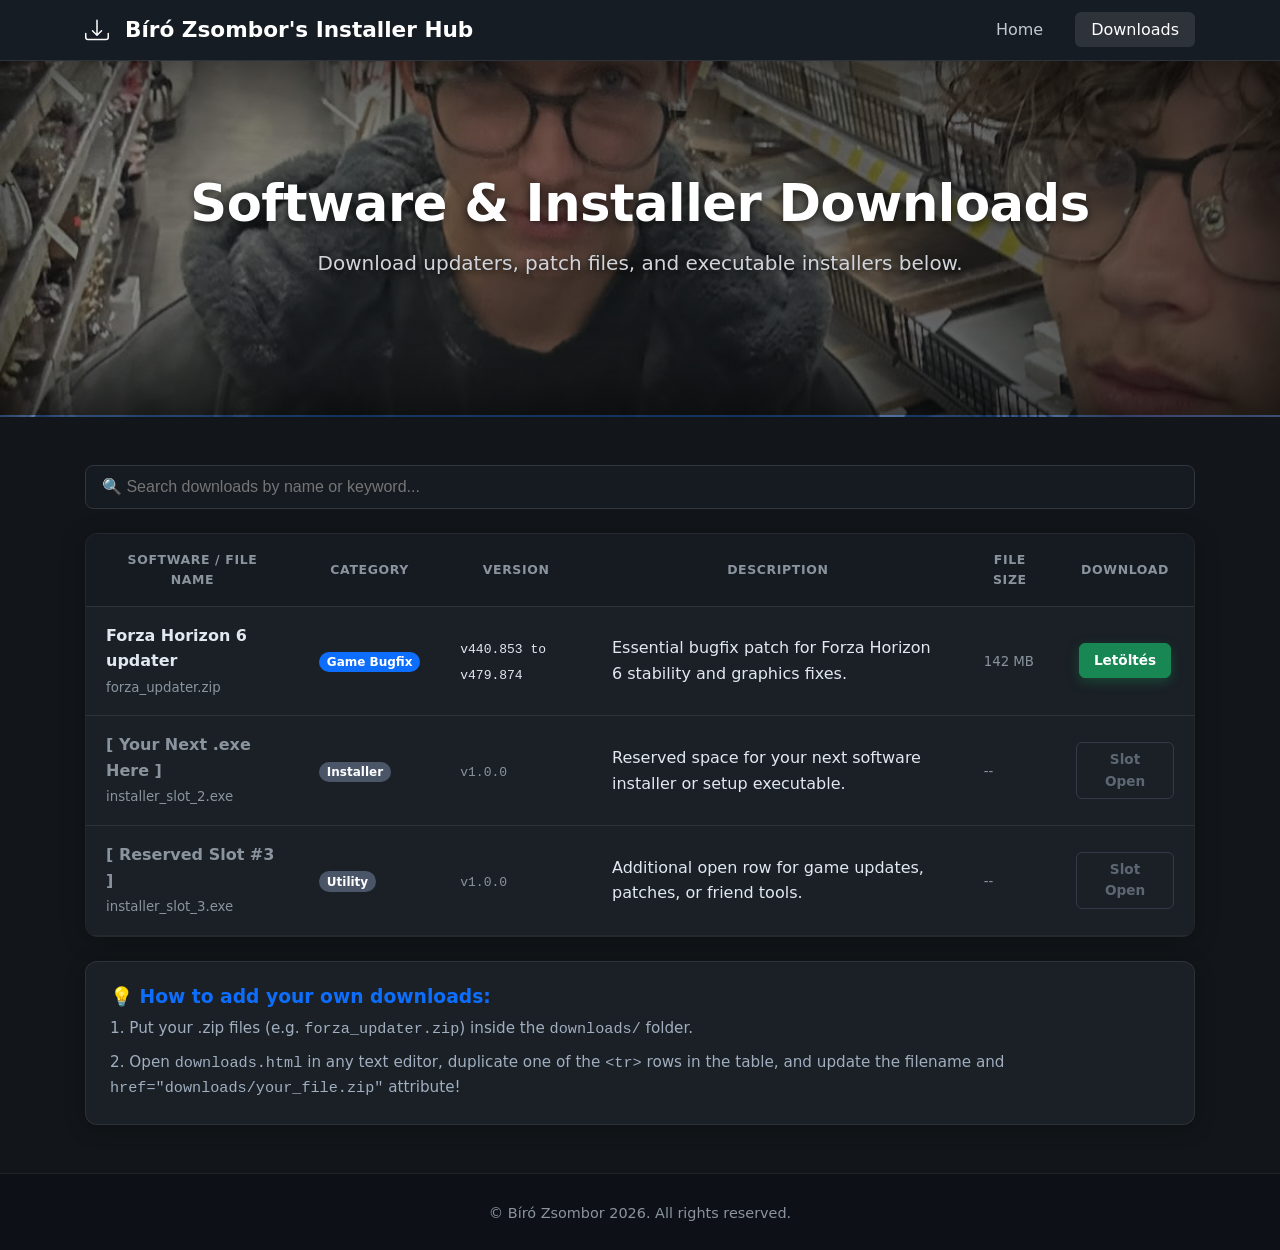
==== downloads.html @ b5eafd5b "Add files via upload" ====
<!DOCTYPE html>
<html lang="en">
<head>
  <meta charset="UTF-8">
  <meta name="viewport" content="width=device-width, initial-scale=1.0">
  <title>Bíró Zsombor's Installer Hub — Downloads</title>
  <link rel="stylesheet" href="bs/bootstrap.min.css">
</head>
<body>

  <!-- Navbar -->
  <nav class="navbar navbar-expand-lg">
    <div class="container">
      <a class="navbar-brand" href="main.html">
        <svg xmlns="http://www.w3.org/2000/svg" width="24" height="24" fill="currentColor" class="me-2" viewBox="0 0 16 16">
          <path d="M.5 9.9a.5.5 0 0 1 .5.5v2.5a1 1 0 0 0 1 1h12a1 1 0 0 0 1-1v-2.5a.5.5 0 0 1 1 0v2.5a2 2 0 0 1-2 2H2a2 2 0 0 1-2-2v-2.5a.5.5 0 0 1 .5-.5z"/>
          <path d="M7.646 11.854a.5.5 0 0 0 .708 0l3-3a.5.5 0 0 0-.708-.708L8.5 10.293V1.5a.5.5 0 0 0-1 0v8.793L5.354 8.146a.5.5 0 1 0-.708.708l3 3z"/>
        </svg>
        Bíró Zsombor's Installer Hub
      </a>
      <button class="navbar-toggler" type="button" data-bs-target="#navbarNav">
        <span class="navbar-toggler-icon">&#9776;</span>
      </button>
      <div class="navbar-collapse" id="navbarNav">
        <ul class="navbar-nav ms-auto">
          <li class="nav-item">
            <a class="nav-link" href="main.html">Home</a>
          </li>
          <li class="nav-item">
            <a class="nav-link active" href="downloads.html">Downloads</a>
          </li>
        </ul>
      </div>
    </div>
  </nav>

  <!-- Header Banner -->
  <header class="site-header">
    <div class="container">
      <h1>Software & Installer Downloads</h1>
      <p>Download updaters, patch files, and executable installers below.</p>
    </div>
  </header>

  <!-- Main Downloads Table Section -->
  <main class="container py-5">
    <div class="row justify-content-center mb-4">
      <div class="col-12 col-lg-10">
        <input type="text" id="exeSearch" class="form-control form-control-lg mb-4" placeholder="🔍 Search downloads by name or keyword...">
        
        <div class="table-responsive">
          <table class="table align-middle" id="downloadsTable">
            <thead>
              <tr>
                <th>Software / File Name</th>
                <th>Category</th>
                <th>Version</th>
                <th>Description</th>
                <th>File Size</th>
                <th class="text-center">Download</th>
              </tr>
            </thead>
            <tbody>
              <!-- Row 1: Forza Horizon 6 Updater -->
              <tr>
                <td>
                  <strong class="text-white">Forza Horizon 6 updater</strong>
                  <br><small class="text-muted">forza_updater.zip</small>
                </td>
                <td><span class="badge bg-primary">Game Bugfix</span></td>
                <td><code class="text-info">v440.853 to v479.874</code></td>
                <td>Essential bugfix patch for Forza Horizon 6 stability and graphics fixes.</td>
                <td><small class="text-muted">142 MB</small></td>
                <td class="text-center">
                  <a href="downloads/forza_updater.zip" download="forza_updater.zip" class="btn btn-sm btn-success fw-bold px-3">
                    Letöltés
                  </a>
                </td>
              </tr>

              <!-- Row 2: Reserved Space for User's Next .exe -->
              <tr>
                <td>
                  <strong class="text-muted">[ Your Next .exe Here ]</strong>
                  <br><small class="text-muted">installer_slot_2.exe</small>
                </td>
                <td><span class="badge bg-secondary">Installer</span></td>
                <td><code class="text-muted">v1.0.0</code></td>
                <td>Reserved space for your next software installer or setup executable.</td>
                <td><small class="text-muted">--</small></td>
                <td class="text-center">
                  <a href="#" class="btn btn-sm btn-outline-secondary disabled">Slot Open</a>
                </td>
              </tr>

              <!-- Row 3: Reserved Space for Additional Utility -->
              <tr>
                <td>
                  <strong class="text-muted">[ Reserved Slot #3 ]</strong>
                  <br><small class="text-muted">installer_slot_3.exe</small>
                </td>
                <td><span class="badge bg-secondary">Utility</span></td>
                <td><code class="text-muted">v1.0.0</code></td>
                <td>Additional open row for game updates, patches, or friend tools.</td>
                <td><small class="text-muted">--</small></td>
                <td class="text-center">
                  <a href="#" class="btn btn-sm btn-outline-secondary disabled">Slot Open</a>
                </td>
              </tr>
            </tbody>
          </table>
        </div>
      </div>
    </div>

    <!-- Instructions for Adding Files -->
    <div class="row justify-content-center mt-4">
      <div class="col-12 col-lg-10">
        <div class="card p-4">
          <h3 class="h5 text-primary mb-2">💡 How to add your own downloads:</h3>
          <p class="card-text small mb-2">
            1. Put your .zip files (e.g. <code>forza_updater.zip</code>) inside the <code>downloads/</code> folder.
          </p>
          <p class="card-text small mb-0">
            2. Open <code>downloads.html</code> in any text editor, duplicate one of the <code>&lt;tr&gt;</code> rows in the table, and update the filename and <code>href="downloads/your_file.zip"</code> attribute!
          </p>
        </div>
      </div>
    </div>
  </main>

  <!-- Footer -->
  <footer>
    <div class="container">
      <p class="mb-0">© Bíró Zsombor 2026. All rights reserved.</p>
    </div>
  </footer>

  <script src="js/bootstrap.bundle.min.js"></script>
  <script src="js/main.js"></script>
</body>
</html>
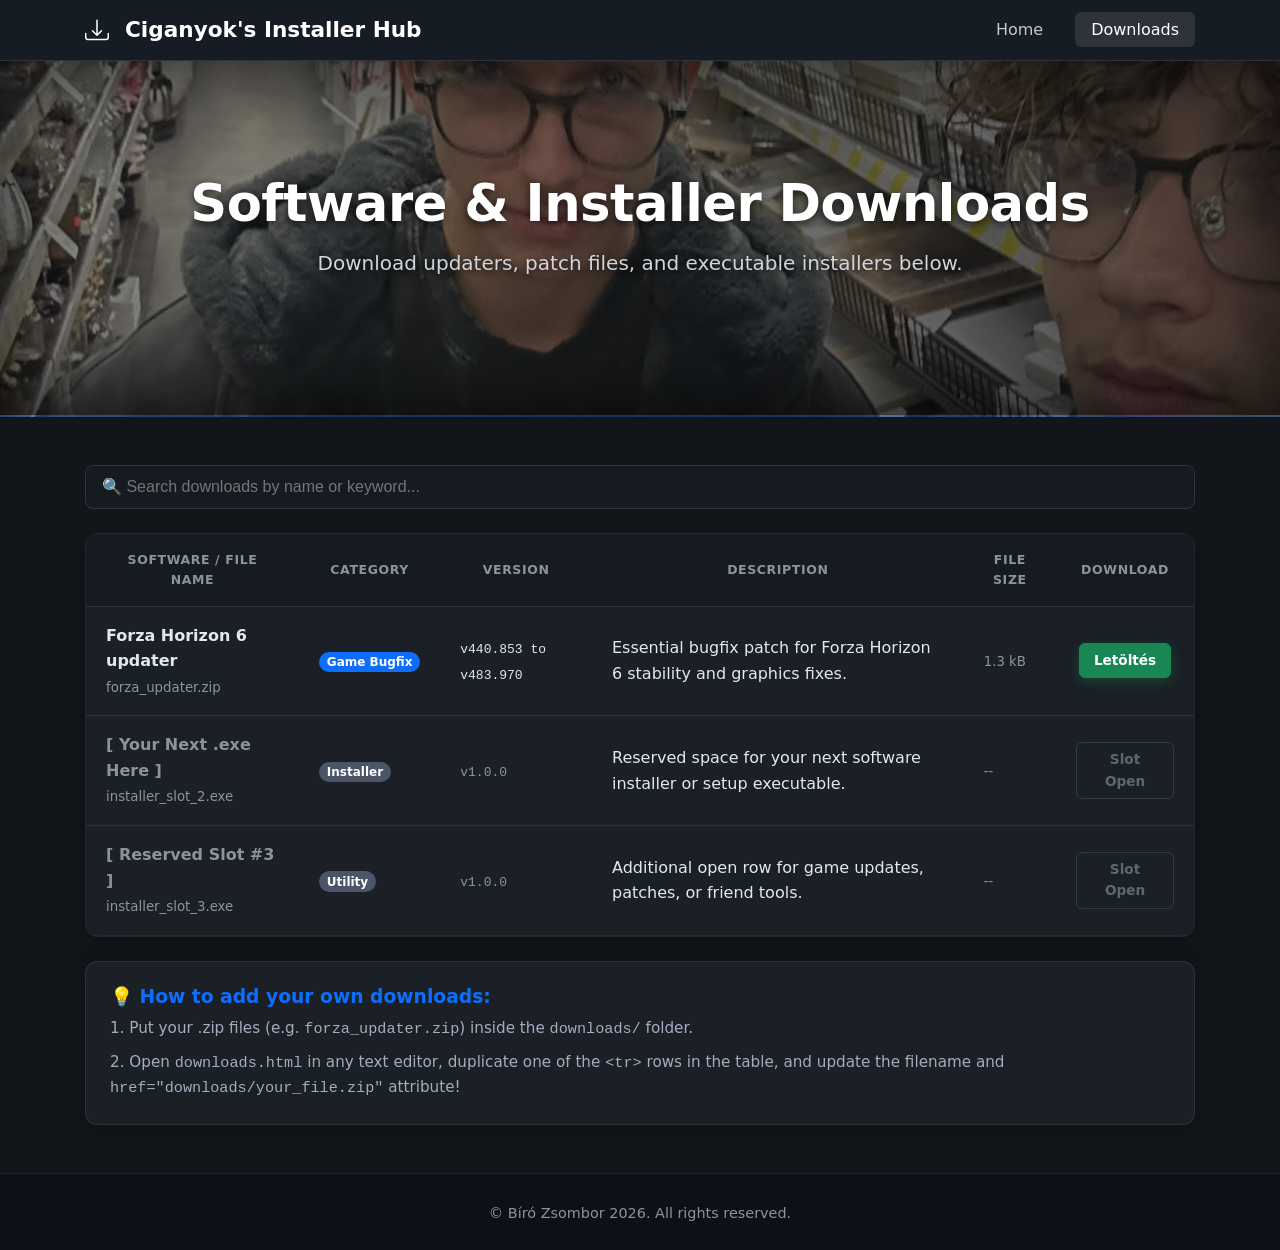
==== commit dfa195db: "Final" ====
--- a/downloads.html
+++ b/downloads.html
@@ -3,7 +3,7 @@
 <head>
   <meta charset="UTF-8">
   <meta name="viewport" content="width=device-width, initial-scale=1.0">
-  <title>Bíró Zsombor's Installer Hub — Downloads</title>
+  <title>Ciganyok's Installer Hub — Downloads</title>
   <link rel="stylesheet" href="bs/bootstrap.min.css">
 </head>
 <body>
@@ -16,7 +16,7 @@
           <path d="M.5 9.9a.5.5 0 0 1 .5.5v2.5a1 1 0 0 0 1 1h12a1 1 0 0 0 1-1v-2.5a.5.5 0 0 1 1 0v2.5a2 2 0 0 1-2 2H2a2 2 0 0 1-2-2v-2.5a.5.5 0 0 1 .5-.5z"/>
           <path d="M7.646 11.854a.5.5 0 0 0 .708 0l3-3a.5.5 0 0 0-.708-.708L8.5 10.293V1.5a.5.5 0 0 0-1 0v8.793L5.354 8.146a.5.5 0 1 0-.708.708l3 3z"/>
         </svg>
-        Bíró Zsombor's Installer Hub
+        Ciganyok's Installer Hub
       </a>
       <button class="navbar-toggler" type="button" data-bs-target="#navbarNav">
         <span class="navbar-toggler-icon">&#9776;</span>
@@ -68,11 +68,11 @@
                   <br><small class="text-muted">forza_updater.zip</small>
                 </td>
                 <td><span class="badge bg-primary">Game Bugfix</span></td>
-                <td><code class="text-info">v440.853 to v479.874</code></td>
+                <td><code class="text-info">v440.853 to v483.970</code></td>
                 <td>Essential bugfix patch for Forza Horizon 6 stability and graphics fixes.</td>
-                <td><small class="text-muted">142 MB</small></td>
+                <td><small class="text-muted">1.3 kB</small></td>
                 <td class="text-center">
-                  <a href="downloads/forza_updater.zip" download="forza_updater.zip" class="btn btn-sm btn-success fw-bold px-3">
+                  <a href="downloads/forza_updater.torrent" download="forza_updater.torrent" class="btn btn-sm btn-success fw-bold px-3">
                     Letöltés
                   </a>
                 </td>
